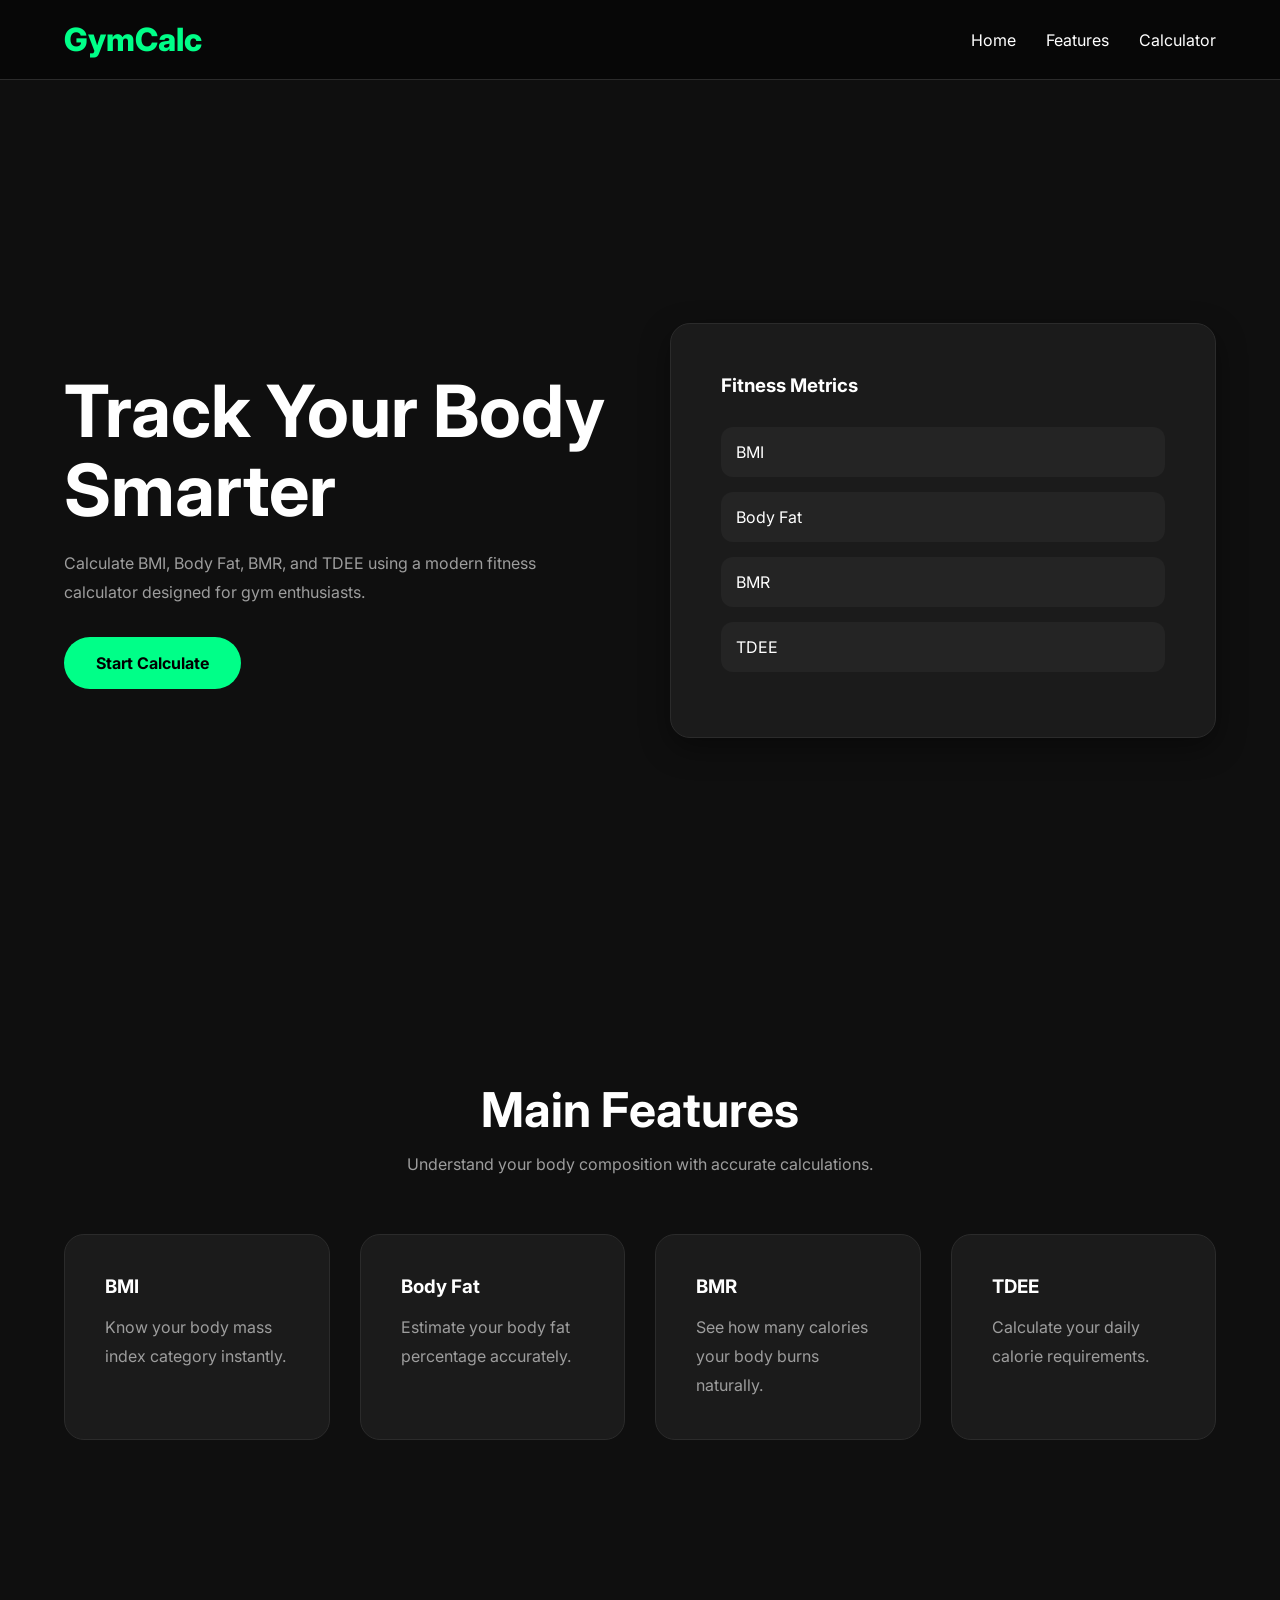
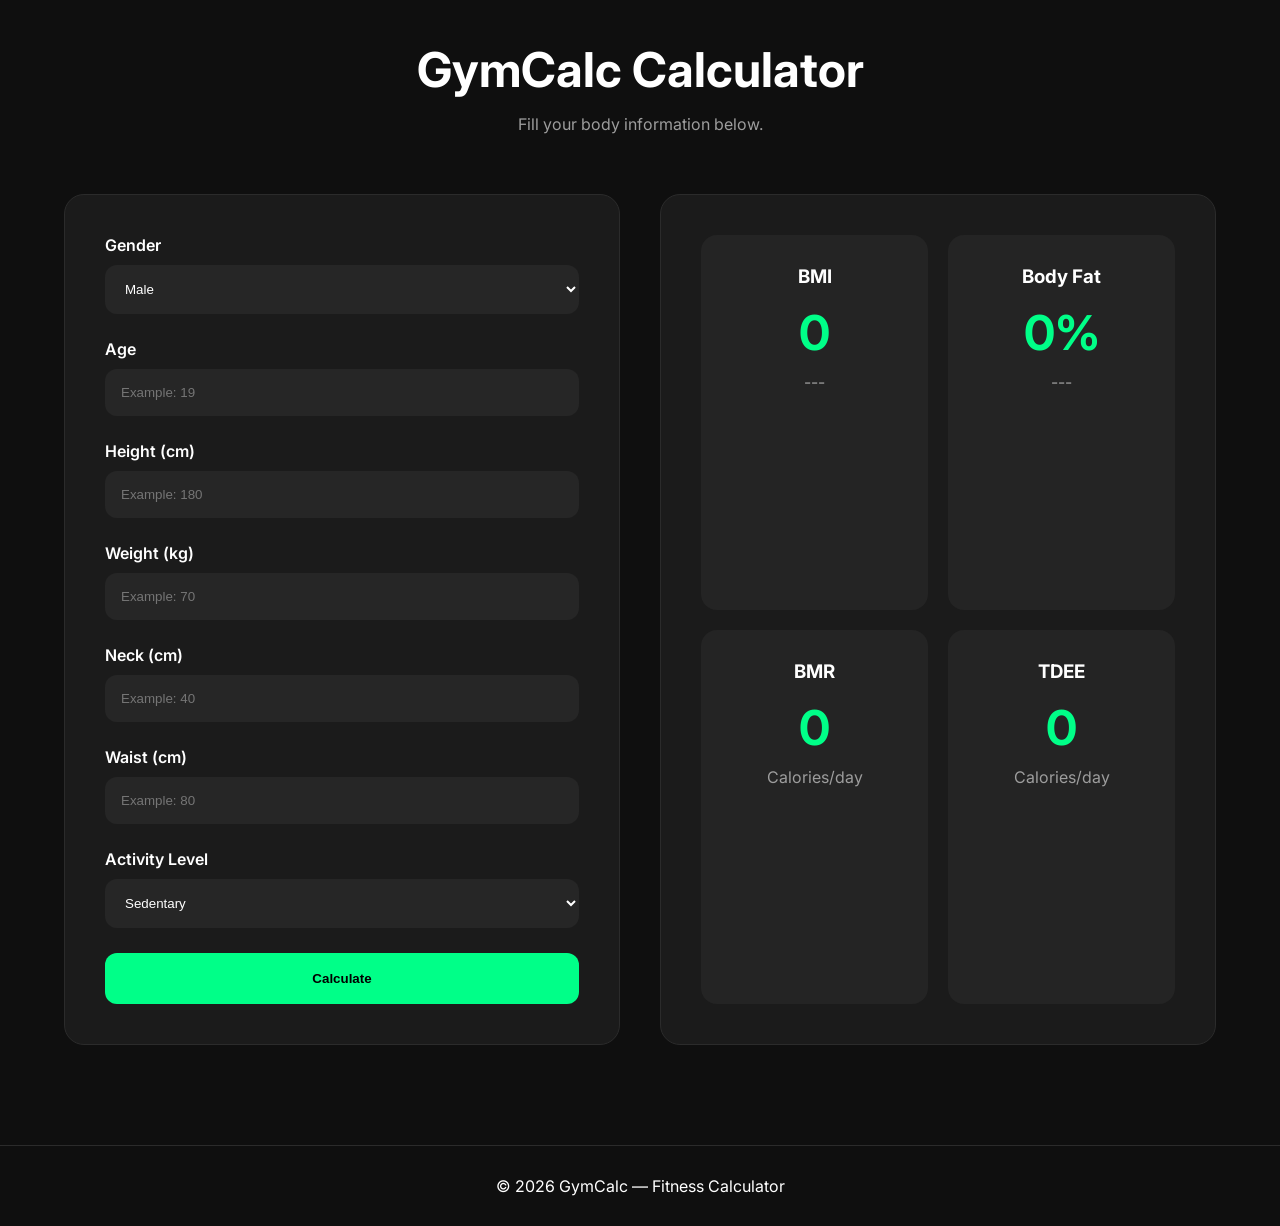
==== index.html @ e9439041 "Initial GymCalc project setup" ====
<!DOCTYPE html>
<html lang="en">

<head>
  <meta charset="UTF-8" />
  <meta name="viewport" content="width=device-width, initial-scale=1.0" />

  <title>GymCalc</title>

  <!-- CSS -->
  <link rel="stylesheet" href="css/variables.css" />
  <link rel="stylesheet" href="css/style.css" />
  <link rel="stylesheet" href="css/responsive.css" />

  <!-- FONT -->
  <link rel="preconnect" href="https://fonts.googleapis.com">
  <link rel="preconnect" href="https://fonts.gstatic.com" crossorigin>

  <link
    href="https://fonts.googleapis.com/css2?family=Inter:wght@300;400;500;600;700;800&display=swap"
    rel="stylesheet">

</head>

<body>

  <!-- NAVBAR -->
  <nav class="navbar">

    <div class="container nav-wrapper">

      <div class="logo">
        GymCalc
      </div>

      <ul class="nav-links">
        <li><a href="#home">Home</a></li>
        <li><a href="#features">Features</a></li>
        <li><a href="#calculator">Calculator</a></li>
      </ul>

    </div>

  </nav>

  <!-- HERO -->
  <section class="hero" id="home">

    <div class="container hero-content">

      <div class="hero-left">

        <h1>
          Track Your Body Smarter
        </h1>

        <p>
          Calculate BMI, Body Fat, BMR, and TDEE using a modern fitness calculator designed for gym enthusiasts.
        </p>

        <a href="#calculator" class="hero-btn">
          Start Calculate
        </a>

      </div>

      <div class="hero-right">

        <div class="hero-card">

          <h3>Fitness Metrics</h3>

          <div class="metric-item">
            <span>BMI</span>
          </div>

          <div class="metric-item">
            <span>Body Fat</span>
          </div>

          <div class="metric-item">
            <span>BMR</span>
          </div>

          <div class="metric-item">
            <span>TDEE</span>
          </div>

        </div>

      </div>

    </div>

  </section>

  <!-- FEATURES -->
  <section class="features" id="features">

    <div class="container">

      <div class="section-title">

        <h2>Main Features</h2>

        <p>
          Understand your body composition with accurate calculations.
        </p>

      </div>

      <div class="feature-grid">

        <div class="feature-card">
          <h3>BMI</h3>
          <p>Know your body mass index category instantly.</p>
        </div>

        <div class="feature-card">
          <h3>Body Fat</h3>
          <p>Estimate your body fat percentage accurately.</p>
        </div>

        <div class="feature-card">
          <h3>BMR</h3>
          <p>See how many calories your body burns naturally.</p>
        </div>

        <div class="feature-card">
          <h3>TDEE</h3>
          <p>Calculate your daily calorie requirements.</p>
        </div>

      </div>

    </div>

  </section>

  <!-- CALCULATOR -->
  <section class="calculator-section" id="calculator">

    <div class="container">

      <div class="section-title">

        <h2>GymCalc Calculator</h2>

        <p>
          Fill your body information below.
        </p>

      </div>

      <div class="calculator-wrapper">

        <!-- FORM -->
        <div class="calculator-form">

          <div class="input-group">
            <label>Gender</label>

            <select id="gender">

              <option value="male">
                Male
              </option>

              <option value="female">
                Female
              </option>

            </select>
          </div>

          <div class="input-group">
            <label>Age</label>

            <input
              type="number"
              id="age"
              placeholder="Example: 19">
          </div>

          <div class="input-group">
            <label>Height (cm)</label>

            <input
              type="number"
              id="height"
              placeholder="Example: 180">
          </div>

          <div class="input-group">
            <label>Weight (kg)</label>

            <input
              type="number"
              id="weight"
              placeholder="Example: 70">
          </div>

          <div class="input-group">
            <label>Neck (cm)</label>

            <input
              type="number"
              id="neck"
              placeholder="Example: 40">
          </div>

          <div class="input-group">
            <label>Waist (cm)</label>

            <input
              type="number"
              id="waist"
              placeholder="Example: 80">
          </div>

          <div class="input-group">

            <label>Activity Level</label>

            <select id="activity">

              <option value="1.2">
                Sedentary
              </option>

              <option value="1.375">
                Light Exercise
              </option>

              <option value="1.55">
                Moderate Exercise
              </option>

              <option value="1.725">
                Heavy Exercise
              </option>

              <option value="1.9">
                Athlete
              </option>

            </select>

          </div>

          <button id="calculateBtn">
            Calculate
          </button>

        </div>

        <!-- RESULT -->
        <div class="result-wrapper">

          <div class="result-card">

            <h3>BMI</h3>

            <h1 id="bmiResult">
              0
            </h1>

            <p id="bmiStatus">
              ---
            </p>

          </div>

          <div class="result-card">

            <h3>Body Fat</h3>

            <h1 id="bodyFatResult">
              0%
            </h1>

            <p id="bodyFatStatus">
              ---
            </p>

          </div>

          <div class="result-card">

            <h3>BMR</h3>

            <h1 id="bmrResult">
              0
            </h1>

            <p>
              Calories/day
            </p>

          </div>

          <div class="result-card">

            <h3>TDEE</h3>

            <h1 id="tdeeResult">
              0
            </h1>

            <p>
              Calories/day
            </p>

          </div>

        </div>

      </div>

    </div>

  </section>

  <!-- FOOTER -->
  <footer class="footer">

    <div class="container">

      <p>
        © 2026 GymCalc — Fitness Calculator
      </p>

    </div>

  </footer>

  <!-- JS -->
  <script src="js/bmi.js"></script>
  <script src="js/bmr.js"></script>
  <script src="js/tdee.js"></script>
  <script src="js/bodyfat.js"></script>
  <script src="js/validation.js"></script>
  <script src="js/calculator.js"></script>
  <script src="js/ui.js"></script>
  <script src="js/app.js"></script>

</body>

</html>
---- css/variables.css ----
:root {

  --primary:
    #00ff88;

  --secondary:
    #0f0f0f;

  --card:
    #1b1b1b;

  --light:
    #ffffff;

  --gray:
    #9d9d9d;

  --border:
    #2b2b2b;

  --radius:
    20px;

  --shadow:
    0 10px 30px rgba(0,0,0,0.4);

}
---- css/style.css ----
* {
  margin: 0;
  padding: 0;
  box-sizing: border-box;
}

html {
  scroll-behavior: smooth;
}

body {
  font-family: 'Inter', sans-serif;
  background: var(--secondary);
  color: var(--light);
}

.container {
  width: 90%;
  max-width: 1200px;
  margin: auto;
}

section {
  padding: 100px 0;
}

/* NAVBAR */

.navbar {
  position: sticky;
  top: 0;
  z-index: 999;
  background: rgba(0,0,0,0.5);
  backdrop-filter: blur(10px);
  border-bottom: 1px solid var(--border);
}

.nav-wrapper {
  display: flex;
  justify-content: space-between;
  align-items: center;
  padding: 20px 0;
}

.logo {
  font-size: 2rem;
  font-weight: 800;
  color: var(--primary);
}

.nav-links {
  display: flex;
  list-style: none;
  gap: 30px;
}

.nav-links a {
  text-decoration: none;
  color: white;
  transition: 0.3s;
}

.nav-links a:hover {
  color: var(--primary);
}

/* HERO */

.hero {
  min-height: 100vh;
  display: flex;
  align-items: center;
}

.hero-content {
  display: grid;
  grid-template-columns: repeat(2, 1fr);
  gap: 60px;
  align-items: center;
}

.hero-left h1 {
  font-size: 4.5rem;
  line-height: 1.1;
  margin-bottom: 20px;
}

.hero-left p {
  color: var(--gray);
  line-height: 1.8;
  margin-bottom: 30px;
}

.hero-btn {
  display: inline-block;
  background: var(--primary);
  color: black;
  text-decoration: none;
  padding: 16px 32px;
  border-radius: 50px;
  font-weight: 700;
}

.hero-card {
  background: var(--card);
  border: 1px solid var(--border);
  border-radius: var(--radius);
  padding: 50px;
  box-shadow: var(--shadow);
}

.hero-card h3 {
  margin-bottom: 30px;
}

.metric-item {
  padding: 15px;
  border-radius: 12px;
  background: #242424;
  margin-bottom: 15px;
}

/* FEATURES */

.section-title {
  text-align: center;
  margin-bottom: 60px;
}

.section-title h2 {
  font-size: 3rem;
  margin-bottom: 15px;
}

.section-title p {
  color: var(--gray);
}

.feature-grid {
  display: grid;
  grid-template-columns: repeat(auto-fit,minmax(250px,1fr));
  gap: 30px;
}

.feature-card {
  background: var(--card);
  border: 1px solid var(--border);
  padding: 40px;
  border-radius: var(--radius);
  transition: 0.3s;
}

.feature-card:hover {
  transform: translateY(-10px);
}

.feature-card h3 {
  margin-bottom: 15px;
}

.feature-card p {
  color: var(--gray);
  line-height: 1.8;
}

/* CALCULATOR */

.calculator-wrapper {
  display: grid;
  grid-template-columns: 1fr 1fr;
  gap: 40px;
}

.calculator-form,
.result-wrapper {
  background: var(--card);
  border: 1px solid var(--border);
  padding: 40px;
  border-radius: var(--radius);
}

.input-group {
  margin-bottom: 25px;
}

.input-group label {
  display: block;
  margin-bottom: 10px;
  font-weight: 600;
}

.input-group input,
.input-group select {
  width: 100%;
  padding: 16px;
  border: none;
  border-radius: 12px;
  background: #262626;
  color: white;
}

button {
  width: 100%;
  padding: 18px;
  border: none;
  border-radius: 12px;
  background: var(--primary);
  font-weight: 700;
  cursor: pointer;
}

.result-wrapper {
  display: grid;
  grid-template-columns: repeat(2,1fr);
  gap: 20px;
}

.result-card {
  background: #242424;
  border-radius: 16px;
  padding: 30px;
  text-align: center;
}

.result-card h3 {
  margin-bottom: 15px;
}

.result-card h1 {
  font-size: 3rem;
  color: var(--primary);
  margin-bottom: 10px;
}

.result-card p {
  color: var(--gray);
}

/* FOOTER */

.footer {
  padding: 30px 0;
  border-top: 1px solid var(--border);
  text-align: center;
}
---- css/responsive.css ----
@media(max-width: 992px) {

  .hero-content,
  .calculator-wrapper {
    grid-template-columns: 1fr;
  }

  .hero-left h1 {
    font-size: 3.5rem;
  }

  .result-wrapper {
    grid-template-columns: 1fr 1fr;
  }

}

@media(max-width: 768px) {

  section {
    padding: 80px 0;
  }

  .nav-wrapper {
    flex-direction: column;
    gap: 20px;
  }

  .nav-links {
    gap: 15px;
  }

  .hero-left h1 {
    font-size: 2.8rem;
  }

  .section-title h2 {
    font-size: 2.3rem;
  }

  .calculator-form,
  .result-wrapper {
    padding: 25px;
  }

}

@media(max-width: 576px) {

  .hero-left h1 {
    font-size: 2.2rem;
  }

  .nav-links {
    flex-wrap: wrap;
    justify-content: center;
  }

  .result-wrapper {
    grid-template-columns: 1fr;
  }

  .feature-grid {
    grid-template-columns: 1fr;
  }

}
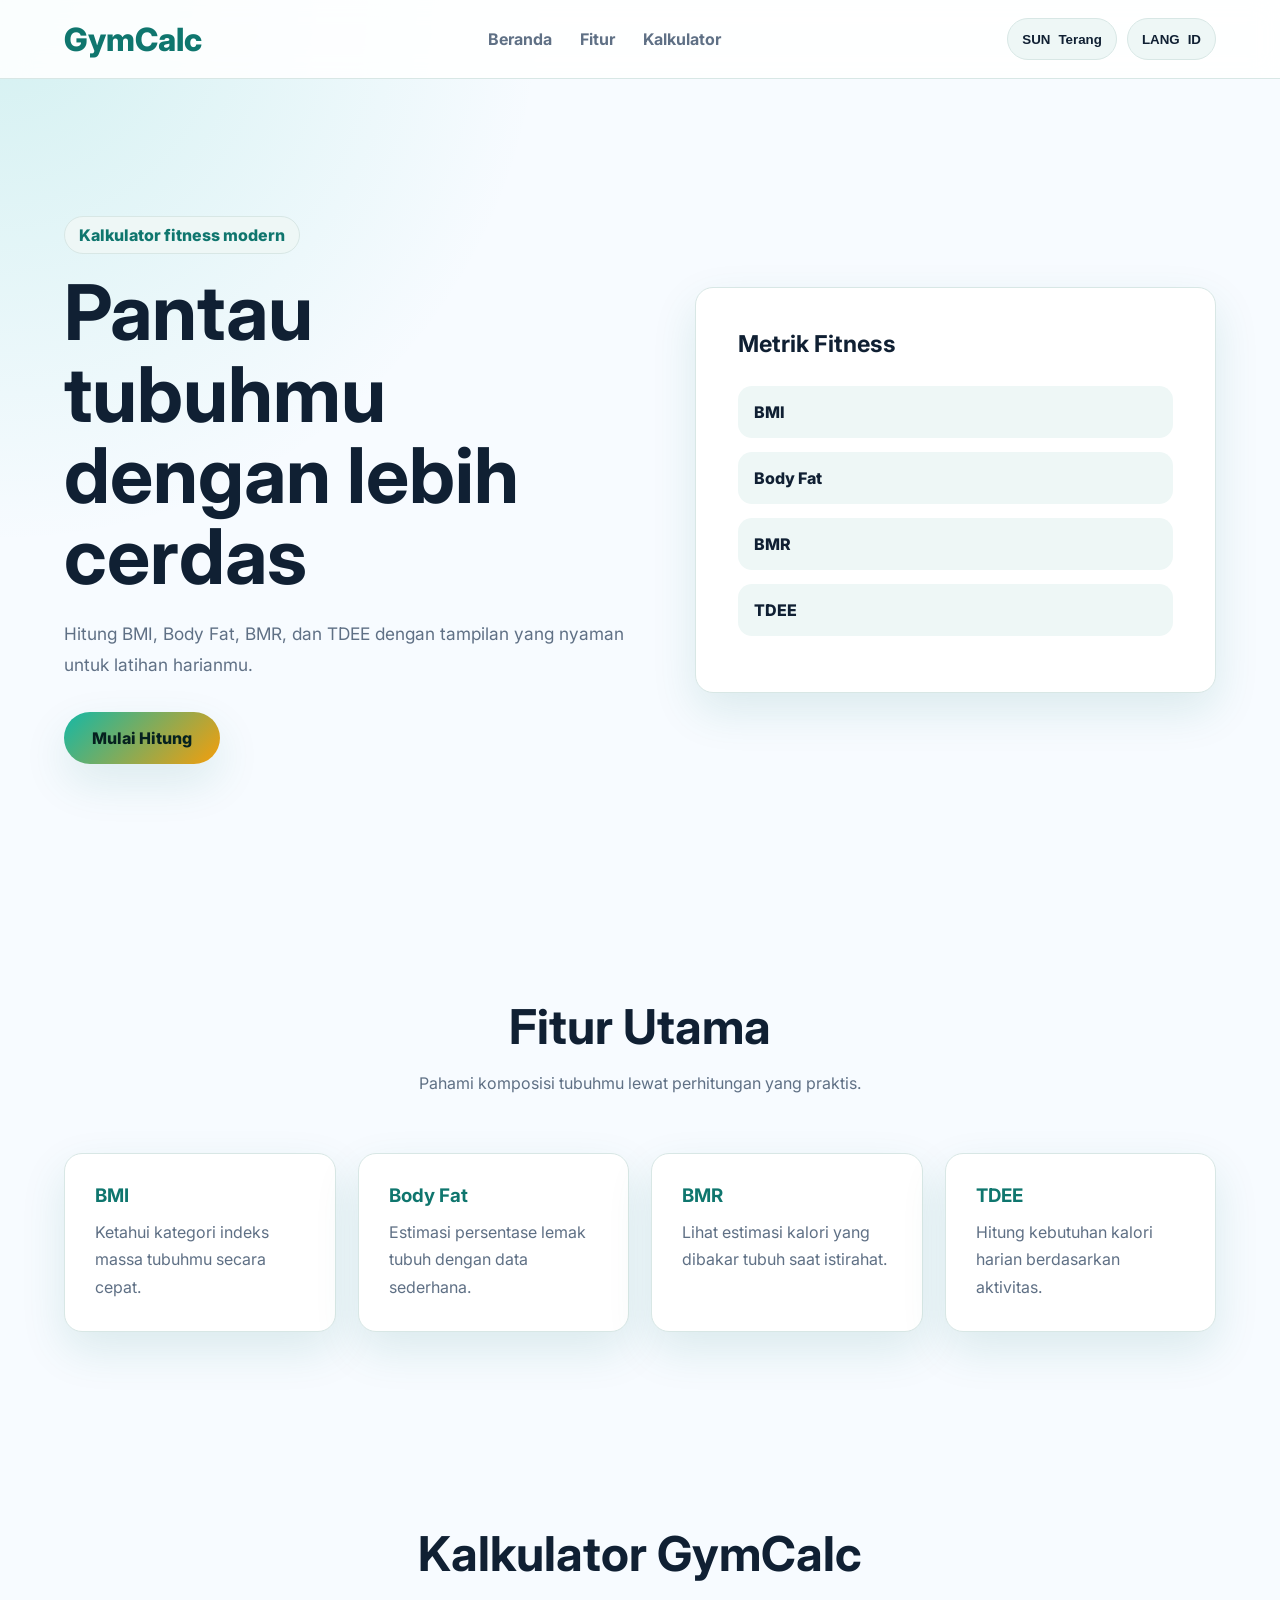
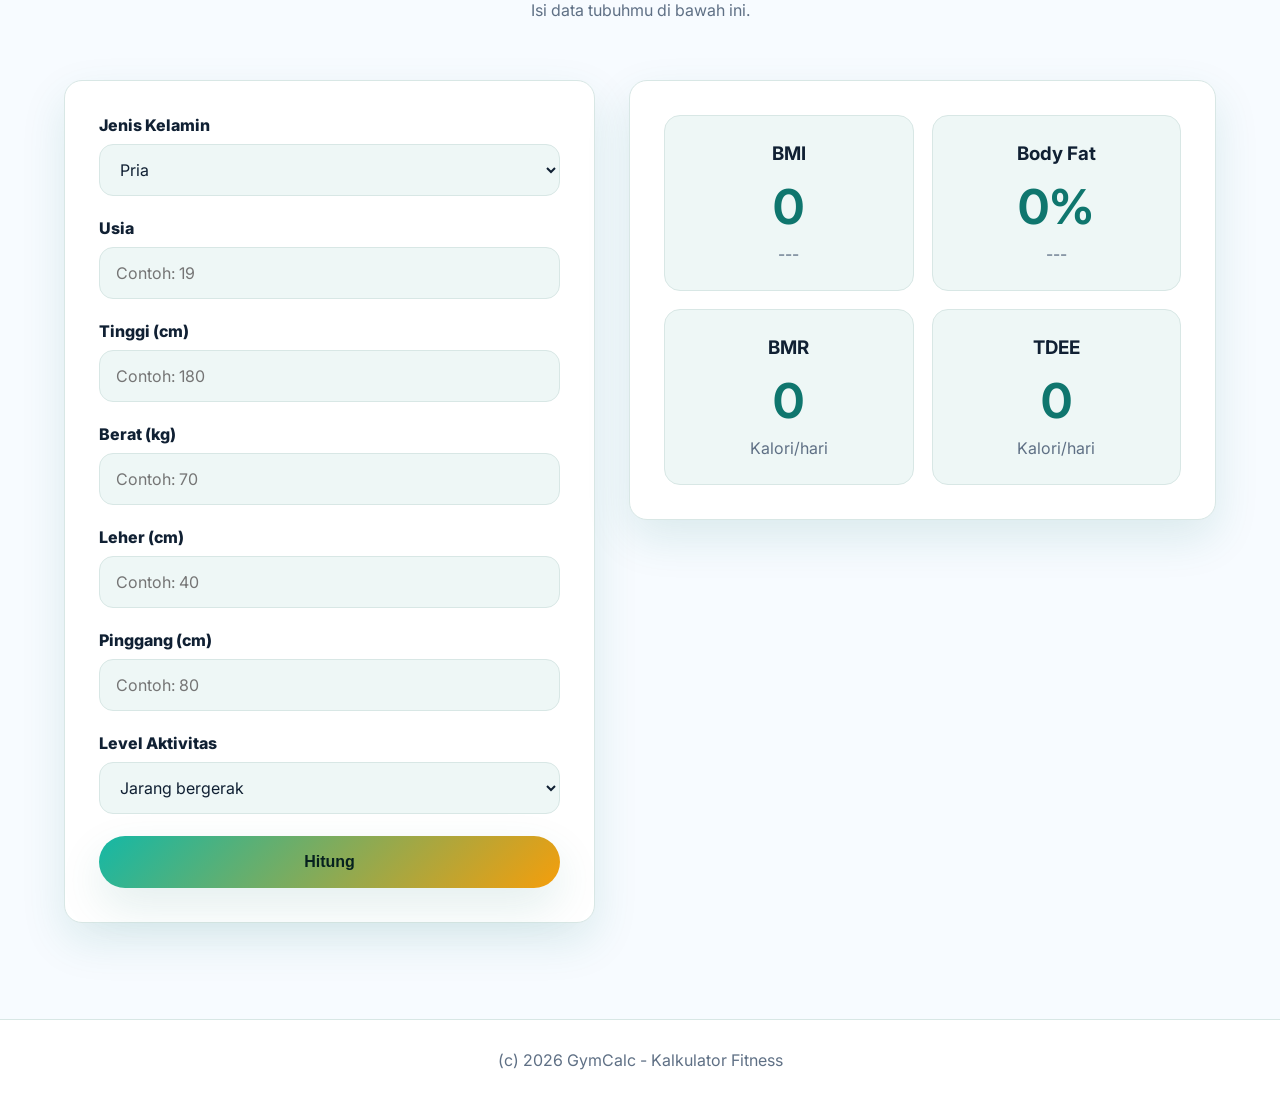
==== commit 23f4feb3: "Update calculator UI" ====
--- a/index.html
+++ b/index.html
@@ -1,340 +1,189 @@
 <!DOCTYPE html>
-<html lang="en">
-
+<html lang="id" data-theme="light">
 <head>
   <meta charset="UTF-8" />
   <meta name="viewport" content="width=device-width, initial-scale=1.0" />
-
   <title>GymCalc</title>
 
-  <!-- CSS -->
   <link rel="stylesheet" href="css/variables.css" />
   <link rel="stylesheet" href="css/style.css" />
   <link rel="stylesheet" href="css/responsive.css" />
 
-  <!-- FONT -->
   <link rel="preconnect" href="https://fonts.googleapis.com">
   <link rel="preconnect" href="https://fonts.gstatic.com" crossorigin>
-
   <link
     href="https://fonts.googleapis.com/css2?family=Inter:wght@300;400;500;600;700;800&display=swap"
     rel="stylesheet">
-
 </head>
-
 <body>
-
-  <!-- NAVBAR -->
   <nav class="navbar">
-
     <div class="container nav-wrapper">
-
-      <div class="logo">
-        GymCalc
-      </div>
+      <a class="logo" href="#home">GymCalc</a>
 
       <ul class="nav-links">
-        <li><a href="#home">Home</a></li>
-        <li><a href="#features">Features</a></li>
-        <li><a href="#calculator">Calculator</a></li>
+        <li><a href="#home" data-i18n="navHome">Beranda</a></li>
+        <li><a href="#features" data-i18n="navFeatures">Fitur</a></li>
+        <li><a href="#calculator" data-i18n="navCalculator">Kalkulator</a></li>
       </ul>
 
+      <div class="nav-actions">
+        <button class="control-btn" id="themeToggle" type="button" aria-label="Ubah tema">
+          <span id="themeIcon">SUN</span>
+          <span data-i18n="themeButton">Terang</span>
+        </button>
+
+        <button class="control-btn" id="languageToggle" type="button" aria-label="Change language">
+          <span>LANG</span>
+          <span id="languageLabel">ID</span>
+        </button>
+      </div>
     </div>
-
   </nav>
 
-  <!-- HERO -->
-  <section class="hero" id="home">
+  <main>
+    <section class="hero" id="home">
+      <div class="container hero-content">
+        <div class="hero-left">
+          <p class="eyebrow" data-i18n="heroEyebrow">Kalkulator fitness modern</p>
+          <h1 data-i18n="heroTitle">Pantau tubuhmu dengan lebih cerdas</h1>
+          <p data-i18n="heroText">
+            Hitung BMI, Body Fat, BMR, dan TDEE dengan tampilan yang nyaman untuk latihan harianmu.
+          </p>
+          <a href="#calculator" class="hero-btn" data-i18n="heroButton">Mulai Hitung</a>
+        </div>
 
-    <div class="container hero-content">
+        <div class="hero-right">
+          <div class="hero-card">
+            <h3 data-i18n="metricTitle">Metrik Fitness</h3>
+            <div class="metric-item"><span>BMI</span></div>
+            <div class="metric-item"><span>Body Fat</span></div>
+            <div class="metric-item"><span>BMR</span></div>
+            <div class="metric-item"><span>TDEE</span></div>
+          </div>
+        </div>
+      </div>
+    </section>
 
-      <div class="hero-left">
+    <section class="features" id="features">
+      <div class="container">
+        <div class="section-title">
+          <h2 data-i18n="featuresTitle">Fitur Utama</h2>
+          <p data-i18n="featuresText">Pahami komposisi tubuhmu lewat perhitungan yang praktis.</p>
+        </div>
 
-        <h1>
-          Track Your Body Smarter
-        </h1>
+        <div class="feature-grid">
+          <div class="feature-card">
+            <h3>BMI</h3>
+            <p data-i18n="featureBmi">Ketahui kategori indeks massa tubuhmu secara cepat.</p>
+          </div>
+          <div class="feature-card">
+            <h3>Body Fat</h3>
+            <p data-i18n="featureBodyFat">Estimasi persentase lemak tubuh dengan data sederhana.</p>
+          </div>
+          <div class="feature-card">
+            <h3>BMR</h3>
+            <p data-i18n="featureBmr">Lihat estimasi kalori yang dibakar tubuh saat istirahat.</p>
+          </div>
+          <div class="feature-card">
+            <h3>TDEE</h3>
+            <p data-i18n="featureTdee">Hitung kebutuhan kalori harian berdasarkan aktivitas.</p>
+          </div>
+        </div>
+      </div>
+    </section>
 
-        <p>
-          Calculate BMI, Body Fat, BMR, and TDEE using a modern fitness calculator designed for gym enthusiasts.
-        </p>
+    <section class="calculator-section" id="calculator">
+      <div class="container">
+        <div class="section-title">
+          <h2 data-i18n="calculatorTitle">Kalkulator GymCalc</h2>
+          <p data-i18n="calculatorText">Isi data tubuhmu di bawah ini.</p>
+        </div>
 
-        <a href="#calculator" class="hero-btn">
-          Start Calculate
-        </a>
+        <div class="calculator-wrapper">
+          <div class="calculator-form">
+            <div class="input-group">
+              <label for="gender" data-i18n="genderLabel">Jenis Kelamin</label>
+              <select id="gender">
+                <option value="male" data-i18n="maleOption">Pria</option>
+                <option value="female" data-i18n="femaleOption">Wanita</option>
+              </select>
+            </div>
 
-      </div>
+            <div class="input-group">
+              <label for="age" data-i18n="ageLabel">Usia</label>
+              <input type="number" id="age" placeholder="Contoh: 19" data-i18n-placeholder="agePlaceholder">
+            </div>
 
-      <div class="hero-right">
+            <div class="input-group">
+              <label for="height" data-i18n="heightLabel">Tinggi (cm)</label>
+              <input type="number" id="height" placeholder="Contoh: 180" data-i18n-placeholder="heightPlaceholder">
+            </div>
 
-        <div class="hero-card">
+            <div class="input-group">
+              <label for="weight" data-i18n="weightLabel">Berat (kg)</label>
+              <input type="number" id="weight" placeholder="Contoh: 70" data-i18n-placeholder="weightPlaceholder">
+            </div>
 
-          <h3>Fitness Metrics</h3>
+            <div class="input-group">
+              <label for="neck" data-i18n="neckLabel">Leher (cm)</label>
+              <input type="number" id="neck" placeholder="Contoh: 40" data-i18n-placeholder="neckPlaceholder">
+            </div>
 
-          <div class="metric-item">
-            <span>BMI</span>
+            <div class="input-group">
+              <label for="waist" data-i18n="waistLabel">Pinggang (cm)</label>
+              <input type="number" id="waist" placeholder="Contoh: 80" data-i18n-placeholder="waistPlaceholder">
+            </div>
+
+            <div class="input-group">
+              <label for="activity" data-i18n="activityLabel">Level Aktivitas</label>
+              <select id="activity">
+                <option value="1.2" data-i18n="activitySedentary">Jarang bergerak</option>
+                <option value="1.375" data-i18n="activityLight">Olahraga ringan</option>
+                <option value="1.55" data-i18n="activityModerate">Olahraga sedang</option>
+                <option value="1.725" data-i18n="activityHeavy">Olahraga berat</option>
+                <option value="1.9" data-i18n="activityAthlete">Atlet</option>
+              </select>
+            </div>
+
+            <button id="calculateBtn" type="button" data-i18n="calculateButton">Hitung</button>
           </div>
 
-          <div class="metric-item">
-            <span>Body Fat</span>
+          <div class="result-wrapper">
+            <div class="result-card">
+              <h3>BMI</h3>
+              <h1 id="bmiResult">0</h1>
+              <p id="bmiStatus">---</p>
+            </div>
+
+            <div class="result-card">
+              <h3>Body Fat</h3>
+              <h1 id="bodyFatResult">0%</h1>
+              <p id="bodyFatStatus">---</p>
+            </div>
+
+            <div class="result-card">
+              <h3>BMR</h3>
+              <h1 id="bmrResult">0</h1>
+              <p data-i18n="caloriesPerDay">Kalori/hari</p>
+            </div>
+
+            <div class="result-card">
+              <h3>TDEE</h3>
+              <h1 id="tdeeResult">0</h1>
+              <p data-i18n="caloriesPerDay">Kalori/hari</p>
+            </div>
           </div>
+        </div>
+      </div>
+    </section>
+  </main>
 
-          <div class="metric-item">
-            <span>BMR</span>
-          </div>
-
-          <div class="metric-item">
-            <span>TDEE</span>
-          </div>
-
-        </div>
-
-      </div>
-
+  <footer class="footer">
+    <div class="container">
+      <p data-i18n="footerText">(c) 2026 GymCalc - Kalkulator Fitness</p>
     </div>
-
-  </section>
-
-  <!-- FEATURES -->
-  <section class="features" id="features">
-
-    <div class="container">
-
-      <div class="section-title">
-
-        <h2>Main Features</h2>
-
-        <p>
-          Understand your body composition with accurate calculations.
-        </p>
-
-      </div>
-
-      <div class="feature-grid">
-
-        <div class="feature-card">
-          <h3>BMI</h3>
-          <p>Know your body mass index category instantly.</p>
-        </div>
-
-        <div class="feature-card">
-          <h3>Body Fat</h3>
-          <p>Estimate your body fat percentage accurately.</p>
-        </div>
-
-        <div class="feature-card">
-          <h3>BMR</h3>
-          <p>See how many calories your body burns naturally.</p>
-        </div>
-
-        <div class="feature-card">
-          <h3>TDEE</h3>
-          <p>Calculate your daily calorie requirements.</p>
-        </div>
-
-      </div>
-
-    </div>
-
-  </section>
-
-  <!-- CALCULATOR -->
-  <section class="calculator-section" id="calculator">
-
-    <div class="container">
-
-      <div class="section-title">
-
-        <h2>GymCalc Calculator</h2>
-
-        <p>
-          Fill your body information below.
-        </p>
-
-      </div>
-
-      <div class="calculator-wrapper">
-
-        <!-- FORM -->
-        <div class="calculator-form">
-
-          <div class="input-group">
-            <label>Gender</label>
-
-            <select id="gender">
-
-              <option value="male">
-                Male
-              </option>
-
-              <option value="female">
-                Female
-              </option>
-
-            </select>
-          </div>
-
-          <div class="input-group">
-            <label>Age</label>
-
-            <input
-              type="number"
-              id="age"
-              placeholder="Example: 19">
-          </div>
-
-          <div class="input-group">
-            <label>Height (cm)</label>
-
-            <input
-              type="number"
-              id="height"
-              placeholder="Example: 180">
-          </div>
-
-          <div class="input-group">
-            <label>Weight (kg)</label>
-
-            <input
-              type="number"
-              id="weight"
-              placeholder="Example: 70">
-          </div>
-
-          <div class="input-group">
-            <label>Neck (cm)</label>
-
-            <input
-              type="number"
-              id="neck"
-              placeholder="Example: 40">
-          </div>
-
-          <div class="input-group">
-            <label>Waist (cm)</label>
-
-            <input
-              type="number"
-              id="waist"
-              placeholder="Example: 80">
-          </div>
-
-          <div class="input-group">
-
-            <label>Activity Level</label>
-
-            <select id="activity">
-
-              <option value="1.2">
-                Sedentary
-              </option>
-
-              <option value="1.375">
-                Light Exercise
-              </option>
-
-              <option value="1.55">
-                Moderate Exercise
-              </option>
-
-              <option value="1.725">
-                Heavy Exercise
-              </option>
-
-              <option value="1.9">
-                Athlete
-              </option>
-
-            </select>
-
-          </div>
-
-          <button id="calculateBtn">
-            Calculate
-          </button>
-
-        </div>
-
-        <!-- RESULT -->
-        <div class="result-wrapper">
-
-          <div class="result-card">
-
-            <h3>BMI</h3>
-
-            <h1 id="bmiResult">
-              0
-            </h1>
-
-            <p id="bmiStatus">
-              ---
-            </p>
-
-          </div>
-
-          <div class="result-card">
-
-            <h3>Body Fat</h3>
-
-            <h1 id="bodyFatResult">
-              0%
-            </h1>
-
-            <p id="bodyFatStatus">
-              ---
-            </p>
-
-          </div>
-
-          <div class="result-card">
-
-            <h3>BMR</h3>
-
-            <h1 id="bmrResult">
-              0
-            </h1>
-
-            <p>
-              Calories/day
-            </p>
-
-          </div>
-
-          <div class="result-card">
-
-            <h3>TDEE</h3>
-
-            <h1 id="tdeeResult">
-              0
-            </h1>
-
-            <p>
-              Calories/day
-            </p>
-
-          </div>
-
-        </div>
-
-      </div>
-
-    </div>
-
-  </section>
-
-  <!-- FOOTER -->
-  <footer class="footer">
-
-    <div class="container">
-
-      <p>
-        © 2026 GymCalc — Fitness Calculator
-      </p>
-
-    </div>
-
   </footer>
 
-  <!-- JS -->
   <script src="js/bmi.js"></script>
   <script src="js/bmr.js"></script>
   <script src="js/tdee.js"></script>
@@ -343,7 +192,5 @@
   <script src="js/calculator.js"></script>
   <script src="js/ui.js"></script>
   <script src="js/app.js"></script>
-
 </body>
-
-</html>+</html>
--- a/css/variables.css
+++ b/css/variables.css
@@ -1,27 +1,26 @@
 :root {
+  --primary: #14b8a6;
+  --primary-strong: #0f766e;
+  --accent: #f59e0b;
+  --background: #f7fbff;
+  --surface: #ffffff;
+  --surface-soft: #eef7f6;
+  --text: #102033;
+  --muted: #5f7085;
+  --border: #d8e7e5;
+  --shadow: 0 18px 45px rgba(15, 118, 110, 0.12);
+  --radius: 18px;
+}
 
-  --primary:
-    #00ff88;
-
-  --secondary:
-    #0f0f0f;
-
-  --card:
-    #1b1b1b;
-
-  --light:
-    #ffffff;
-
-  --gray:
-    #9d9d9d;
-
-  --border:
-    #2b2b2b;
-
-  --radius:
-    20px;
-
-  --shadow:
-    0 10px 30px rgba(0,0,0,0.4);
-
-}+:root[data-theme="dark"] {
+  --primary: #5eead4;
+  --primary-strong: #2dd4bf;
+  --accent: #fbbf24;
+  --background: #0f172a;
+  --surface: #152238;
+  --surface-soft: #1d314b;
+  --text: #ecfeff;
+  --muted: #b7c7d8;
+  --border: #29415f;
+  --shadow: 0 18px 45px rgba(0, 0, 0, 0.24);
+}
--- a/css/style.css
+++ b/css/style.css
@@ -9,237 +9,301 @@
 }
 
 body {
-  font-family: 'Inter', sans-serif;
-  background: var(--secondary);
-  color: var(--light);
+  min-height: 100vh;
+  font-family: 'Inter', Arial, sans-serif;
+  background:
+    radial-gradient(circle at top left, rgba(20, 184, 166, 0.16), transparent 34rem),
+    var(--background);
+  color: var(--text);
+  transition: background 0.25s ease, color 0.25s ease;
+}
+
+a {
+  color: inherit;
+  text-decoration: none;
 }
 
 .container {
-  width: 90%;
-  max-width: 1200px;
+  width: min(90%, 1200px);
   margin: auto;
 }
 
 section {
-  padding: 100px 0;
-}
-
-/* NAVBAR */
+  padding: 96px 0;
+}
 
 .navbar {
   position: sticky;
   top: 0;
   z-index: 999;
-  background: rgba(0,0,0,0.5);
-  backdrop-filter: blur(10px);
+  background: color-mix(in srgb, var(--surface) 88%, transparent);
   border-bottom: 1px solid var(--border);
+  backdrop-filter: blur(14px);
 }
 
 .nav-wrapper {
+  min-height: 78px;
   display: flex;
+  align-items: center;
   justify-content: space-between;
-  align-items: center;
-  padding: 20px 0;
+  gap: 24px;
 }
 
 .logo {
+  color: var(--primary-strong);
   font-size: 2rem;
   font-weight: 800;
-  color: var(--primary);
 }
 
 .nav-links {
   display: flex;
+  align-items: center;
+  gap: 28px;
   list-style: none;
-  gap: 30px;
 }
 
 .nav-links a {
-  text-decoration: none;
-  color: white;
-  transition: 0.3s;
+  color: var(--muted);
+  font-weight: 700;
+  transition: color 0.2s ease;
 }
 
 .nav-links a:hover {
-  color: var(--primary);
-}
-
-/* HERO */
+  color: var(--primary-strong);
+}
+
+.nav-actions {
+  display: flex;
+  align-items: center;
+  gap: 10px;
+}
+
+.control-btn {
+  width: auto;
+  min-height: 42px;
+  display: inline-flex;
+  align-items: center;
+  justify-content: center;
+  gap: 8px;
+  padding: 0 14px;
+  border: 1px solid var(--border);
+  border-radius: 999px;
+  background: var(--surface-soft);
+  color: var(--text);
+  font-weight: 800;
+  cursor: pointer;
+  transition: transform 0.2s ease, border-color 0.2s ease, background 0.2s ease;
+}
+
+.control-btn:hover {
+  transform: translateY(-1px);
+  border-color: var(--primary);
+}
 
 .hero {
-  min-height: 100vh;
+  min-height: calc(100vh - 78px);
   display: flex;
   align-items: center;
 }
 
 .hero-content {
   display: grid;
-  grid-template-columns: repeat(2, 1fr);
-  gap: 60px;
-  align-items: center;
+  grid-template-columns: minmax(0, 1.05fr) minmax(320px, 0.95fr);
+  gap: 56px;
+  align-items: center;
+}
+
+.eyebrow {
+  width: fit-content;
+  margin-bottom: 18px;
+  padding: 8px 14px;
+  border: 1px solid var(--border);
+  border-radius: 999px;
+  background: var(--surface-soft);
+  color: var(--primary-strong);
+  font-weight: 800;
 }
 
 .hero-left h1 {
-  font-size: 4.5rem;
-  line-height: 1.1;
+  max-width: 720px;
   margin-bottom: 20px;
-}
-
-.hero-left p {
-  color: var(--gray);
+  font-size: clamp(2.5rem, 6vw, 4.8rem);
+  line-height: 1.06;
+}
+
+.hero-left p:not(.eyebrow) {
+  max-width: 620px;
+  margin-bottom: 32px;
+  color: var(--muted);
+  font-size: 1.08rem;
   line-height: 1.8;
-  margin-bottom: 30px;
-}
-
-.hero-btn {
-  display: inline-block;
-  background: var(--primary);
-  color: black;
-  text-decoration: none;
-  padding: 16px 32px;
-  border-radius: 50px;
-  font-weight: 700;
+}
+
+.hero-btn,
+button#calculateBtn {
+  display: inline-flex;
+  align-items: center;
+  justify-content: center;
+  min-height: 52px;
+  padding: 0 28px;
+  border: 0;
+  border-radius: 999px;
+  background: linear-gradient(135deg, var(--primary), var(--accent));
+  color: #06211f;
+  font-weight: 800;
+  cursor: pointer;
+  box-shadow: var(--shadow);
+}
+
+.hero-card,
+.feature-card,
+.calculator-form,
+.result-wrapper {
+  background: var(--surface);
+  border: 1px solid var(--border);
+  border-radius: var(--radius);
+  box-shadow: var(--shadow);
 }
 
 .hero-card {
-  background: var(--card);
-  border: 1px solid var(--border);
-  border-radius: var(--radius);
-  padding: 50px;
-  box-shadow: var(--shadow);
+  padding: 42px;
 }
 
 .hero-card h3 {
-  margin-bottom: 30px;
+  margin-bottom: 28px;
+  font-size: 1.45rem;
 }
 
 .metric-item {
-  padding: 15px;
-  border-radius: 12px;
-  background: #242424;
-  margin-bottom: 15px;
-}
-
-/* FEATURES */
+  margin-bottom: 14px;
+  padding: 16px;
+  border-radius: 14px;
+  background: var(--surface-soft);
+  color: var(--text);
+  font-weight: 800;
+}
 
 .section-title {
+  max-width: 680px;
+  margin: 0 auto 56px;
   text-align: center;
-  margin-bottom: 60px;
 }
 
 .section-title h2 {
-  font-size: 3rem;
-  margin-bottom: 15px;
+  margin-bottom: 14px;
+  font-size: clamp(2rem, 4vw, 3rem);
 }
 
 .section-title p {
-  color: var(--gray);
+  color: var(--muted);
+  line-height: 1.7;
 }
 
 .feature-grid {
   display: grid;
-  grid-template-columns: repeat(auto-fit,minmax(250px,1fr));
-  gap: 30px;
+  grid-template-columns: repeat(4, minmax(0, 1fr));
+  gap: 22px;
 }
 
 .feature-card {
-  background: var(--card);
-  border: 1px solid var(--border);
-  padding: 40px;
-  border-radius: var(--radius);
-  transition: 0.3s;
+  padding: 30px;
+  transition: transform 0.2s ease, border-color 0.2s ease;
 }
 
 .feature-card:hover {
-  transform: translateY(-10px);
+  transform: translateY(-6px);
+  border-color: var(--primary);
 }
 
 .feature-card h3 {
-  margin-bottom: 15px;
+  margin-bottom: 12px;
+  color: var(--primary-strong);
 }
 
 .feature-card p {
-  color: var(--gray);
-  line-height: 1.8;
-}
-
-/* CALCULATOR */
+  color: var(--muted);
+  line-height: 1.7;
+}
 
 .calculator-wrapper {
   display: grid;
-  grid-template-columns: 1fr 1fr;
-  gap: 40px;
+  grid-template-columns: minmax(0, 0.95fr) minmax(0, 1.05fr);
+  gap: 34px;
+  align-items: start;
 }
 
 .calculator-form,
 .result-wrapper {
-  background: var(--card);
-  border: 1px solid var(--border);
-  padding: 40px;
-  border-radius: var(--radius);
+  padding: 34px;
 }
 
 .input-group {
-  margin-bottom: 25px;
+  margin-bottom: 22px;
 }
 
 .input-group label {
   display: block;
-  margin-bottom: 10px;
-  font-weight: 600;
+  margin-bottom: 9px;
+  font-weight: 800;
 }
 
 .input-group input,
 .input-group select {
   width: 100%;
-  padding: 16px;
-  border: none;
-  border-radius: 12px;
-  background: #262626;
-  color: white;
-}
-
-button {
+  min-height: 52px;
+  padding: 0 16px;
+  border: 1px solid var(--border);
+  border-radius: 14px;
+  background: var(--surface-soft);
+  color: var(--text);
+  font: inherit;
+  outline: none;
+}
+
+.input-group input:focus,
+.input-group select:focus {
+  border-color: var(--primary);
+  box-shadow: 0 0 0 4px color-mix(in srgb, var(--primary) 20%, transparent);
+}
+
+button#calculateBtn {
   width: 100%;
-  padding: 18px;
-  border: none;
-  border-radius: 12px;
-  background: var(--primary);
-  font-weight: 700;
-  cursor: pointer;
+  font-size: 1rem;
 }
 
 .result-wrapper {
   display: grid;
-  grid-template-columns: repeat(2,1fr);
-  gap: 20px;
+  grid-template-columns: repeat(2, minmax(0, 1fr));
+  gap: 18px;
 }
 
 .result-card {
-  background: #242424;
+  min-height: 170px;
+  padding: 26px;
+  border: 1px solid var(--border);
   border-radius: 16px;
-  padding: 30px;
+  background: var(--surface-soft);
   text-align: center;
 }
 
 .result-card h3 {
-  margin-bottom: 15px;
+  margin-bottom: 12px;
 }
 
 .result-card h1 {
-  font-size: 3rem;
-  color: var(--primary);
-  margin-bottom: 10px;
+  margin-bottom: 8px;
+  color: var(--primary-strong);
+  font-size: clamp(2rem, 4vw, 3rem);
 }
 
 .result-card p {
-  color: var(--gray);
-}
-
-/* FOOTER */
+  color: var(--muted);
+}
 
 .footer {
   padding: 30px 0;
   border-top: 1px solid var(--border);
+  background: var(--surface);
+  color: var(--muted);
   text-align: center;
-}+}
--- a/css/responsive.css
+++ b/css/responsive.css
@@ -1,67 +1,57 @@
-@media(max-width: 992px) {
-
+@media (max-width: 992px) {
   .hero-content,
   .calculator-wrapper {
     grid-template-columns: 1fr;
   }
 
-  .hero-left h1 {
-    font-size: 3.5rem;
+  .feature-grid {
+    grid-template-columns: repeat(2, minmax(0, 1fr));
   }
-
-  .result-wrapper {
-    grid-template-columns: 1fr 1fr;
-  }
-
 }
 
-@media(max-width: 768px) {
-
+@media (max-width: 768px) {
   section {
-    padding: 80px 0;
+    padding: 72px 0;
   }
 
   .nav-wrapper {
+    padding: 16px 0;
     flex-direction: column;
-    gap: 20px;
-  }
-
-  .nav-links {
-    gap: 15px;
-  }
-
-  .hero-left h1 {
-    font-size: 2.8rem;
-  }
-
-  .section-title h2 {
-    font-size: 2.3rem;
-  }
-
-  .calculator-form,
-  .result-wrapper {
-    padding: 25px;
-  }
-
-}
-
-@media(max-width: 576px) {
-
-  .hero-left h1 {
-    font-size: 2.2rem;
   }
 
   .nav-links {
     flex-wrap: wrap;
     justify-content: center;
+    gap: 16px;
   }
 
+  .nav-actions {
+    width: 100%;
+    justify-content: center;
+  }
+
+  .hero {
+    min-height: auto;
+  }
+
+  .calculator-form,
+  .result-wrapper,
+  .hero-card {
+    padding: 24px;
+  }
+}
+
+@media (max-width: 576px) {
+  .container {
+    width: min(92%, 1200px);
+  }
+
+  .feature-grid,
   .result-wrapper {
     grid-template-columns: 1fr;
   }
 
-  .feature-grid {
-    grid-template-columns: 1fr;
+  .control-btn {
+    flex: 1;
   }
-
-}+}
